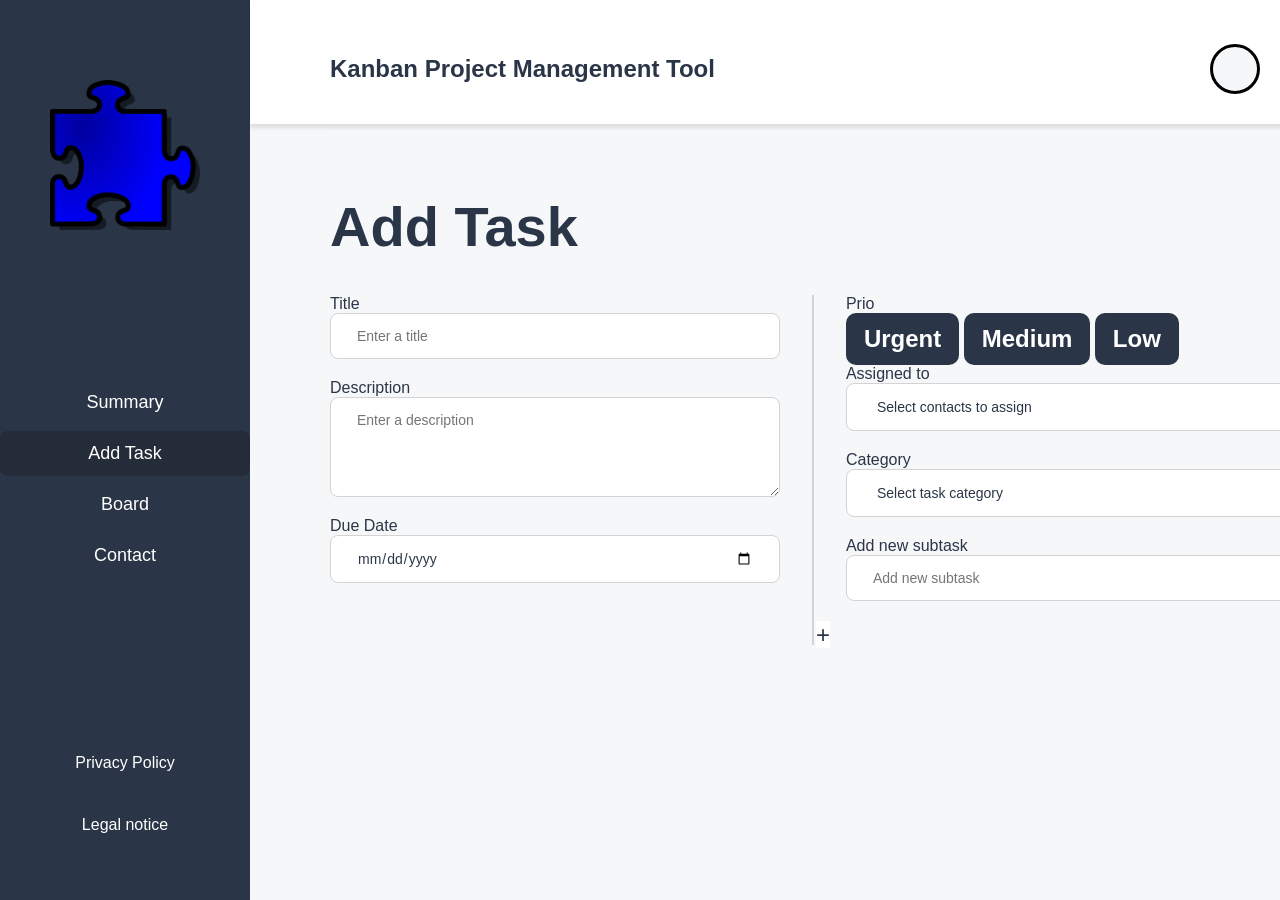
==== addTask.html @ 188c0b86 "upload project" ====
<!DOCTYPE html>
<html lang="en">

<head>
    <meta charset="UTF-8">
    <meta name="viewport" content="width=device-width, initial-scale=1.0">
    <title>Add Task</title>
    <link rel="stylesheet" href="./style.css">
    <link rel="stylesheet" href="./styles/standard.css">
    <link rel="stylesheet" href="./styles/assets.css">
    <script src="./script.js"></script>
    <script src="./scripts/data.js"></script>
    <script src="./scripts/addTask.js"></script>
    <script src="./templates/header.js"></script>
    <script src="./templates/sidebar.js"></script>
</head>

<body onload="renderSidebar(), initTask(), onloadFunc(),  renderHeader()">
    <div class="content">
        <div id="sidebar"></div>

        <div class="content_container">
            <div id="header"></div>
            <div class="summary_container">
                <h1 class="headline_add_task">Add Task</h1>
                <form class="add_task_form">
                    <div class="add_task_left_side">
                        <label for="title">Title</label>
                        <input name="title" required placeholder="Enter a title" type="text">
                        <label for="description">Description</label>
                        <textarea placeholder="Enter a description" name="description" id="description"></textarea>
                        <label for="due_Date">Due Date</label>
                        <input name="due_Date" required placeholder="dd/mm/yyyy" type="date">

                    </div>
                    <div class="add_task_seperator"></div>
                    <div class="add_task_left_side">
                        <span>Prio</span>
                        <div>
                            <button>Urgent</button>
                            <button>Medium</button>
                            <button>Low</button>
                        </div>
                        <label for="assigned_to">Assigned to</label>
                        <select id="assigned_to" name="assigned_to">
                            <option disabled selected hidden value="select_contact">Select contacts to assign</option>

                        </select>
                        <label for="category">Category</label>
                        <select required id="category" name="category">
                            <option disabled selected hidden value="select_category">Select task category</option>
                            <option value="technical_task">Technical Task</option>
                            <option value="user_story">User Story</option>
                        </select>
                        <label for="subtask">Add new subtask</label>
                        <div class="subtask_container">
                            <input id="subtask_input" name="subtask" placeholder="Add new subtask" type="text">
                            <span onclick="addSubtask()" class="add">+</span>
                        </div>
                        <div id="subtask"></div>
                    </div>
                </form>
            </div>
        </div>
    </div>
</body>

</html>
---- style.css ----
@font-face {
    font-display: swap;
    font-family: 'Open Sans';
    font-style: normal;
    font-weight: 400;
    src: url('./assets/fonts/OpenSans-VariableFont_wdth\,wght.woff2') format('woff2');
}

header{
    display: flex;
    justify-content: space-between;
    padding-top: 48px;
    padding-left: 86px;
    align-items: center;
    padding-right: 86px;
    padding-bottom: 12px;
}

.logo{
    height: 150px;
    width: 150px;
}

header span{
    font-size: 20px;
    margin-right: 12px;
}

main{
    display: flex;
    flex-direction: column;
    align-items: center;
    flex: 1;
    justify-content: center;
}

.log_and_sign_form{
    background-color: rgb(255, 255, 255);
    border-radius: 36px;
    display: flex;
    flex-direction: column;
    align-items: center;
    padding: 86px 150px;
    box-shadow: 0 0 14px 3px #0000000A;
    position: relative;
}

h1{
    font-size: 56px;
    margin-bottom: 18px;
    background-color: white;
    text-align: center;
}

.guest_button{
    color: black;
    background-color: white;
    border: 1px solid black;
    margin-left: 24px;
}

.guest_button:hover{
    color: rgb(41, 171, 226);
    background-color: white;
    border: 1px solid rgb(41, 171, 226);
}

.seperator{
    height: 2px;
    width: 120px;
    background-color: rgb(41, 171, 226);
    margin-bottom: 46px;
}

.footer_content{
        display: flex;
        justify-content: center;
        align-items: center;
        height: 100px;
        gap: 24px;
}

.footer_content a{
    text-decoration: none;
    color: lightgray;
}

.footer_content a:hover{
    color: rgb(41, 171, 226);
}

.password_container{
    display: flex;
    background-color: white;
}

.checkbox{
    width: 20px;
    position: absolute;
    top: 300px;
    left: 570px;
    cursor: pointer;
}

.warning{
    color: red;
    margin-bottom: 16px;
    background-color: white;
}

.navigation{
    display: flex;
    flex-direction: column;
    background-color: rgb(42, 54, 71);
    width: 250px;
    align-items: center;
    padding-top: 80px;
    height: 100%;
}
.nav_logo{
    background-color: rgb(42, 54, 71);;
}

nav{
    padding-top: 150px;
    padding-bottom: 150px;
    display: flex;
    flex-direction: column;
    background-color: rgb(42, 54, 71);
    width: 250px;
    text-align: center;
}

nav a{
    color: white;
    background-color: rgb(42, 54, 71);
    font-size: 18px;
    text-decoration: none;
    padding: 12px;
    margin-bottom: 6px;
    
}

.passiv_link:hover, .aktive_link{
    background-color: rgb(35, 44, 56);
    border-radius: 8px;
}

.nav_footer{
    display: flex;
    flex-direction: column;
    width: 250px;
    background-color: rgb(42, 54, 71);
}

.nav_footer a{
    text-decoration: none;
    color: white;
    background-color: rgb(42, 54, 71);
    margin-top: auto;
}

.content{
    display: flex;
    height: 100vh;
}

.kanban_header{
    background-color: white;
    box-shadow: 0 4px 4px 0 rgba(0, 0, 0, 0.1);
    padding-left: 80px;
    padding-right: 36px;
    padding-top: 44px;
    padding-bottom: 30px;
    display: flex;
    justify-content: space-between;
    align-items: center;
}

.content_container{
    flex: 1;
}

.user_button{
    display: flex;
    align-items: center;
    justify-content: center;
    width: 50px;
    height: 50px;
    cursor: pointer;
    border: solid 3px black;
    border-radius: 50%;
    color: #29abe2;
    font-weight: 700;
}

.kanban_header h3{
    background-color: white;
    font-size: 24px;
}

.summary_container{
    margin-top: 6px;
    min-height: calc(100% - 130px);
    background-color: rgb(246, 247, 248);
    margin-left: 80px;
}

.container_headline{
    display: flex;
    align-items: center;
    padding-top: 36px;
    gap: 12px;
}

.second_seperator{
    height: 80px;
    width: 5px;
    background-color: rgb(41, 171, 226);
}

.headline{
    margin: 0;
    background-color: rgb(246, 247, 248);
}

.overview {
    margin-top: 48px;
    display: flex;
    gap: 20px;
    flex-wrap: wrap;
    width: 300px;
}
  

.item{
    background-color: white;
    padding: 36px;
    border-radius: 18px;
}

.information{
    display: flex;
    align-items: center;
    gap: 20px;
}

.urgent{
    width: 100%;
}

.first_section{
    width: 100%;
    display: flex;
    gap: 12px;
    justify-content: space-between;
}

.last_section{
    width: 100%;
    display: flex;
    gap: 12px;
}

.item_last{
    background-color: white;
    padding: 12px;
    border-radius: 18px;
}

.user_headline{
    font-size: 48px;
    color: rgb(41, 171, 226);
}

.success_registration{
    margin-top: 12px;
    color: green;
}

button:disabled {
    opacity: 0.6;
    cursor: not-allowed;
}

.loader{
    position: fixed;
    background-color: rgb(246, 247, 248);
    height: 100vh;
    width: 100%;
    z-index: 1;
    
}

.btn_container{
    background-color: white;
}


.loader_logo {
    position: relative;
    height: 150px;
    width: 150px;
    top: 50%;
    left: 50%;
    transform: translate(-50%, -50%);
    animation: moveLogo 2s forwards;
    animation-delay: 0.5s;
}

@keyframes moveLogo {
    from {
        top: 50%;
        left: 50%;
    }
    to {
        top: 123px;
        left: 161px;
    }
}

.headline_add_task{
    padding-top: 64px;
    background-color: rgb(246, 247, 248);
    text-align: start;
    margin-bottom: 36px;
}

.add_task_form{
    display: flex;
}

.add_task_left_side{
    display: flex;
    flex-direction: column;
}

.add_task_seperator{
    margin-left: 32px;
    margin-right: 32px;
    width: 2px;
    height: 350px;
    background-color: lightgray;
}

.add{
    position: relative;
    font-size: 24px;
    cursor: pointer;
    right: 30px;
    background-color: white;
}
---- styles/standard.css ----
* {
  margin: 0;
  box-sizing: border-box;
  font-family: sans-serif;
  color: rgb(42, 54, 71);
  background-color: rgb(246, 247, 248);
}

body{
  display: flex;
  flex-direction: column;
  min-height: 100vh;
}

.max_width {
  max-width: 1920px;
  margin: 0 auto;
}

.d_none{
  display: none;
}

footer{
  margin-top: auto;
}
---- styles/assets.css ----
button{
    cursor: pointer;
    color: white;
    text-decoration: none;
    background-color: rgb(42, 54, 71);
    padding: 12px 18px;
    border-radius: 10px;
    font-size: 24px;
    border: 0;
    font-weight: 700;
  }
  
  button:hover{
    background-color: rgb(41, 171, 226);
  }
  
  input{
    border: 1px solid lightgrey;
    border-radius: 8px;
    padding: 14px 26px;
    width: 450px;
    margin-bottom: 20px;
    background-color: white;
    font-size: 14px;
  }

  input:focus {
    outline: none !important;
    border:1px solid rgb(41, 171, 226);
  }

  textarea{
    border: 1px solid lightgrey;
    border-radius: 8px;
    padding: 14px 26px;
    width: 450px;
    margin-bottom: 20px;
    background-color: white;
    font-size: 14px;
    max-width: 450px;
    min-height: 100px;
    max-height: 300px;
}

textarea:focus {
  outline: none !important;
  border:1px solid rgb(41, 171, 226);
}

select{
  border: 1px solid lightgrey;
  border-radius: 8px;
  padding: 14px 26px;
  width: 450px;
  margin-bottom: 20px;
  background-color: white;
  font-size: 14px;
}

select:focus {
  outline: none !important;
  border:1px solid rgb(41, 171, 226);
}

option{
  border: 1px solid lightgrey;
  border-radius: 8px;
  padding: 14px 26px;
  width: 450px;
  margin-bottom: 20px;
  background-color: white;
  font-size: 14px;
}
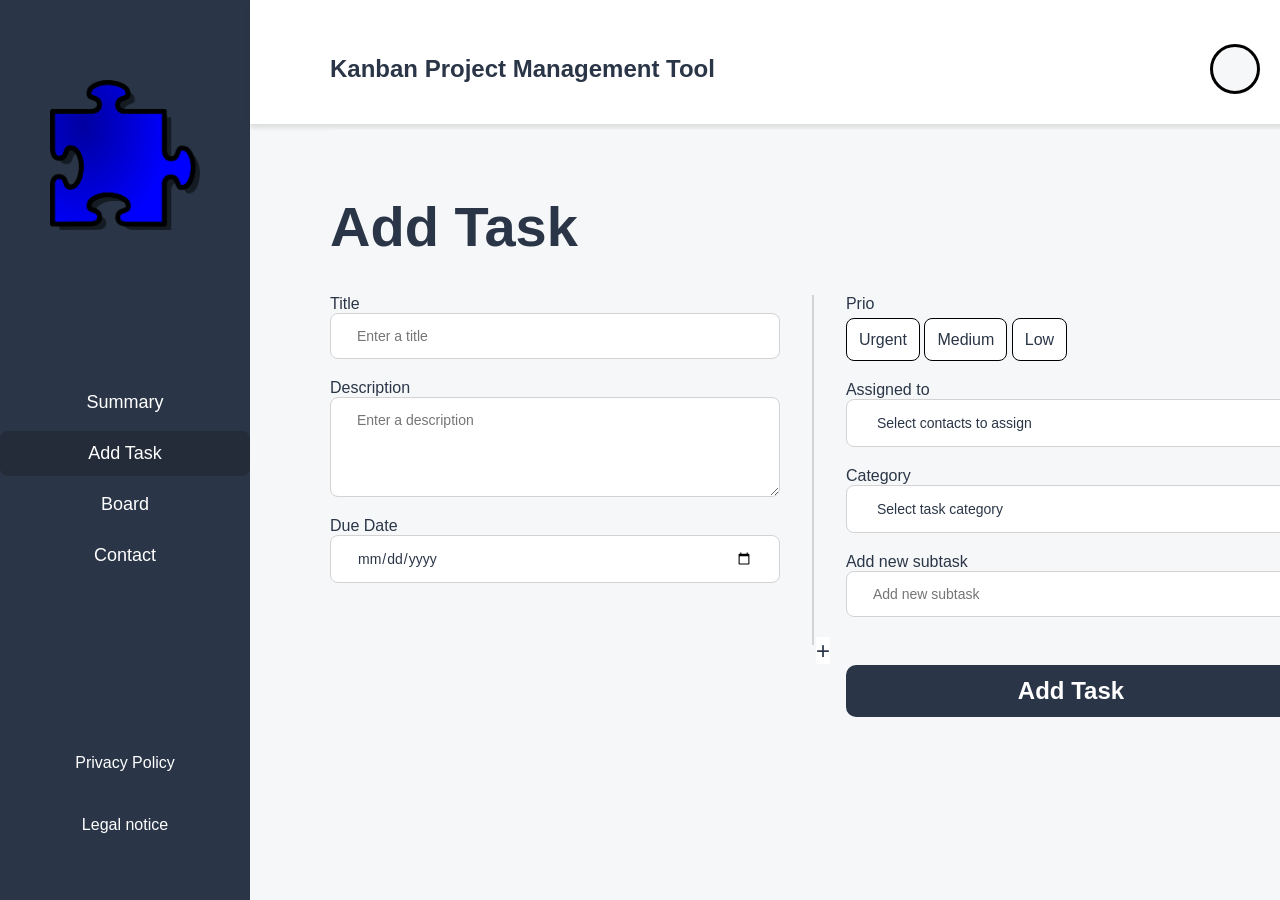
==== commit 7377df36: "update add tasks" ====
--- a/addTask.html
+++ b/addTask.html
@@ -26,20 +26,20 @@
                 <form class="add_task_form">
                     <div class="add_task_left_side">
                         <label for="title">Title</label>
-                        <input name="title" required placeholder="Enter a title" type="text">
+                        <input id="title" name="title" required placeholder="Enter a title" type="text">
                         <label for="description">Description</label>
                         <textarea placeholder="Enter a description" name="description" id="description"></textarea>
                         <label for="due_Date">Due Date</label>
-                        <input name="due_Date" required placeholder="dd/mm/yyyy" type="date">
+                        <input id="date" name="due_Date" required placeholder="dd/mm/yyyy" type="date">
 
                     </div>
                     <div class="add_task_seperator"></div>
                     <div class="add_task_left_side">
-                        <span>Prio</span>
-                        <div>
-                            <button>Urgent</button>
-                            <button>Medium</button>
-                            <button>Low</button>
+                        <label for="">Prio</label>
+                        <div class="prio_btn_container">
+                            <span class="prio_btn" onclick="selectedPrio('urgent')">Urgent</span>
+                            <span class="prio_btn" onclick="selectedPrio('medium')">Medium</span>
+                            <span class="prio_btn" onclick="selectedPrio('low')">Low</span>
                         </div>
                         <label for="assigned_to">Assigned to</label>
                         <select id="assigned_to" name="assigned_to">
@@ -47,7 +47,7 @@
 
                         </select>
                         <label for="category">Category</label>
-                        <select required id="category" name="category">
+                        <select id="category" onchange="selectedCategory()" required id="category" name="category">
                             <option disabled selected hidden value="select_category">Select task category</option>
                             <option value="technical_task">Technical Task</option>
                             <option value="user_story">User Story</option>
@@ -58,6 +58,7 @@
                             <span onclick="addSubtask()" class="add">+</span>
                         </div>
                         <div id="subtask"></div>
+                        <button>Add Task</button>
                     </div>
                 </form>
             </div>
--- a/style.css
+++ b/style.css
@@ -351,3 +351,16 @@
     background-color: white;
 }
 
+.prio_btn{
+    border: 1px solid black;
+    border-radius: 8px;
+    padding: 12px;
+    background-color: white;
+    cursor: pointer;
+}
+
+.prio_btn_container{
+    margin-top: 18px;
+    height: 50px;
+}
+
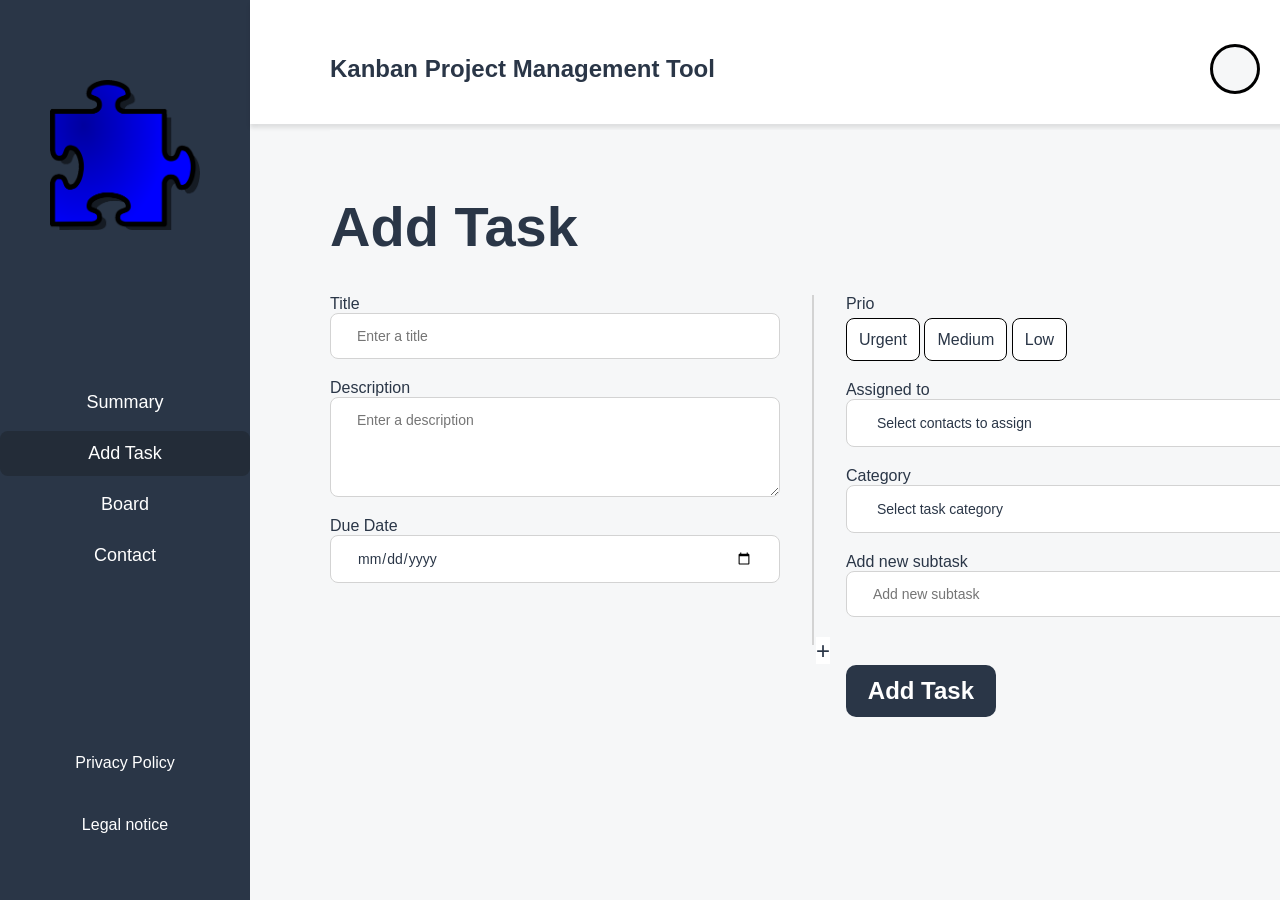
==== commit 56cf6797: "push tasks to firebase" ====
--- a/addTask.html
+++ b/addTask.html
@@ -23,15 +23,14 @@
             <div id="header"></div>
             <div class="summary_container">
                 <h1 class="headline_add_task">Add Task</h1>
-                <form class="add_task_form">
+                <form onsubmit="addTask()" class="add_task_form">
                     <div class="add_task_left_side">
                         <label for="title">Title</label>
                         <input id="title" name="title" required placeholder="Enter a title" type="text">
                         <label for="description">Description</label>
                         <textarea placeholder="Enter a description" name="description" id="description"></textarea>
                         <label for="due_Date">Due Date</label>
-                        <input id="date" name="due_Date" required placeholder="dd/mm/yyyy" type="date">
-
+                        <input onchange="selectedDate()" id="date" name="due_Date" required placeholder="dd/mm/yyyy" type="date">
                     </div>
                     <div class="add_task_seperator"></div>
                     <div class="add_task_left_side">
@@ -43,22 +42,22 @@
                         </div>
                         <label for="assigned_to">Assigned to</label>
                         <select id="assigned_to" name="assigned_to">
-                            <option disabled selected hidden value="select_contact">Select contacts to assign</option>
+                            <option disabled selected hidden value="">Select contacts to assign</option>
 
                         </select>
                         <label for="category">Category</label>
                         <select id="category" onchange="selectedCategory()" required id="category" name="category">
-                            <option disabled selected hidden value="select_category">Select task category</option>
+                            <option value="" disabled selected hidden >Select task category</option>
                             <option value="technical_task">Technical Task</option>
                             <option value="user_story">User Story</option>
                         </select>
                         <label for="subtask">Add new subtask</label>
                         <div class="subtask_container">
-                            <input id="subtask_input" name="subtask" placeholder="Add new subtask" type="text">
+                            <input maxlength="15" id="subtask_input" name="subtask" placeholder="Add new subtask" type="text">
                             <span onclick="addSubtask()" class="add">+</span>
                         </div>
-                        <div id="subtask"></div>
-                        <button>Add Task</button>
+                        <ul id="subtask"></ul>
+                        <button class="add_Task_btn">Add Task</button>
                     </div>
                 </form>
             </div>
--- a/style.css
+++ b/style.css
@@ -98,6 +98,22 @@
     width: 20px;
     position: absolute;
     top: 300px;
+    left: 570px;
+    cursor: pointer;
+}
+
+.checkbox_first{
+    width: 20px;
+    position: absolute;
+    top: 365px;
+    left: 570px;
+    cursor: pointer;
+}
+
+.checkbox_second{
+    width: 20px;
+    position: absolute;
+    top: 430px;
     left: 570px;
     cursor: pointer;
 }
@@ -364,3 +380,22 @@
     height: 50px;
 }
 
+.subtask_value{
+    display: flex;
+    justify-content: space-between;
+}
+
+.single_subtask{
+    display: flex;
+    justify-content: space-between;
+    padding-right: 50px;
+    margin-bottom: 12px;
+}
+
+.delet_subtask{
+    cursor: pointer;
+}
+
+.add_Task_btn{
+    width: 150px;
+}
